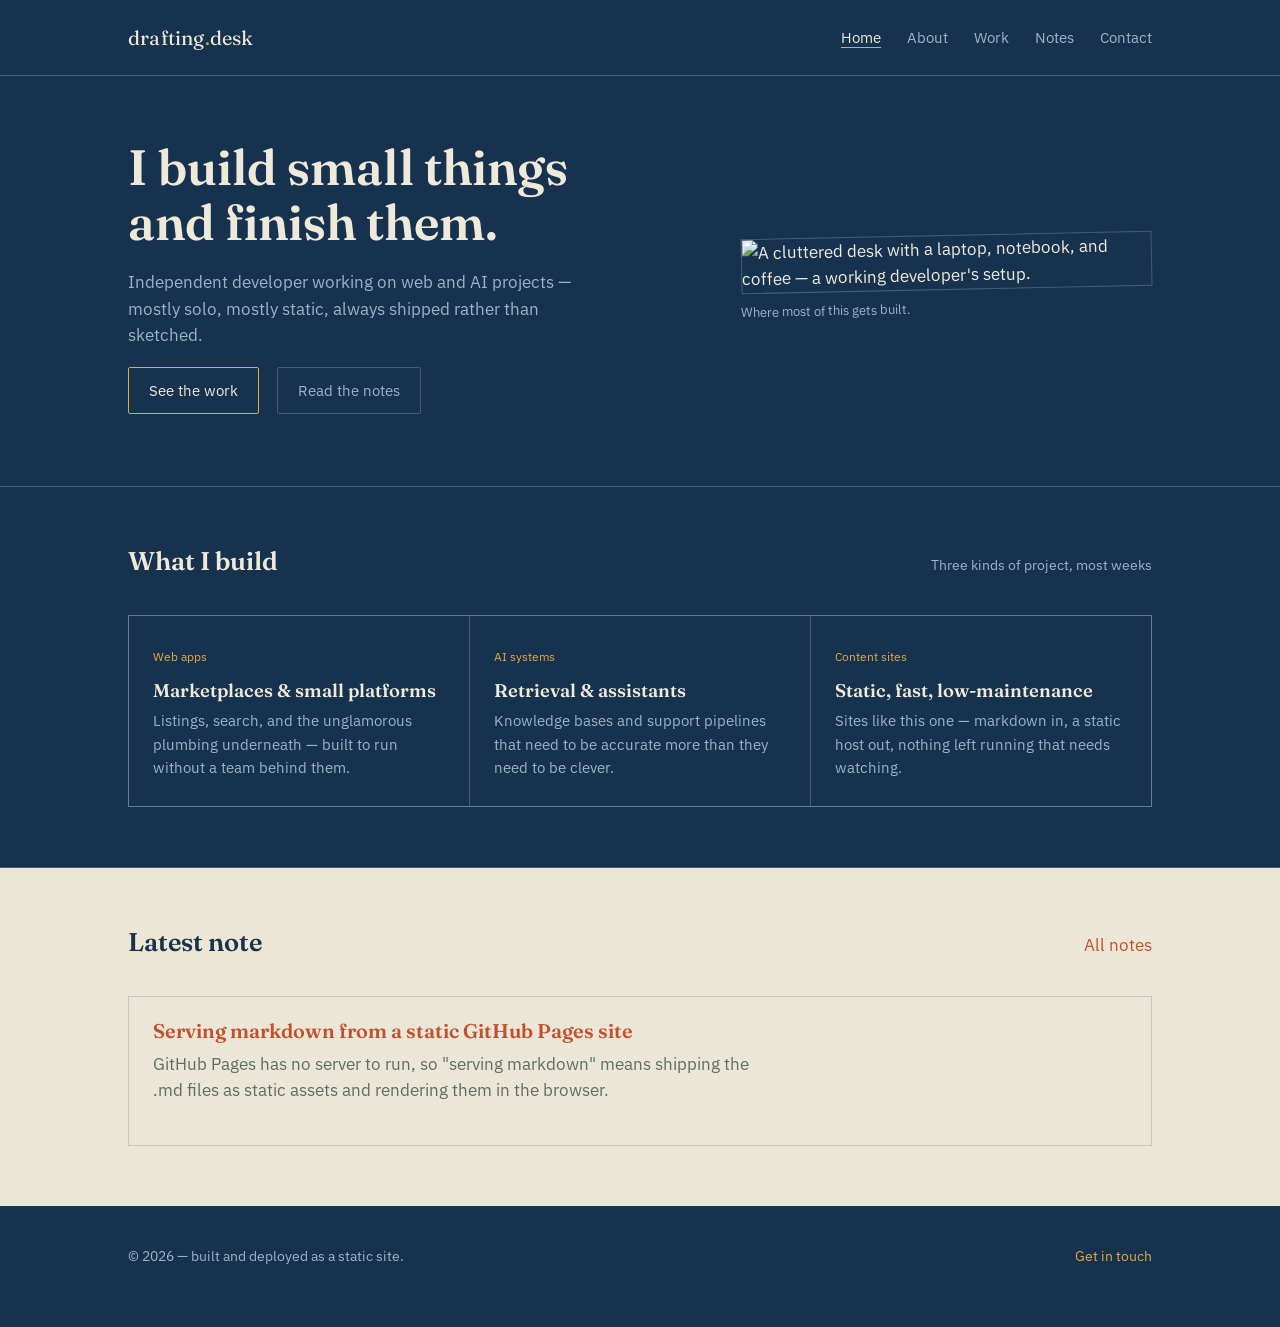
==== index.html @ a4a8b8aa "first commit" ====
<!doctype html>
<html lang="en">
<head>
<meta charset="utf-8">
<meta name="viewport" content="width=device-width, initial-scale=1">
<title>Alex Ward — Builder</title>
<meta name="description" content="Independent developer building small, static-first web projects.">
<link rel="preconnect" href="https://fonts.googleapis.com">
<link href="https://fonts.googleapis.com/css2?family=Fraunces:wght@500;600&family=IBM+Plex+Sans:wght@400;500&display=swap" rel="stylesheet">
<link rel="stylesheet" href="assets/style.css">
</head>
<body>

<header class="site-header">
  <div class="wrap">
    <a class="mark" href="index.html">drafting<span>.</span>desk</a>
    <nav class="site-nav">
      <ul>
        <li><a href="index.html">Home</a></li>
        <li><a href="about.html">About</a></li>
        <li><a href="work.html">Work</a></li>
        <li><a href="notes.html">Notes</a></li>
        <li><a href="contact.html">Contact</a></li>
      </ul>
    </nav>
  </div>
</header>

<section class="hero">
  <div class="wrap">
    <div class="hero-copy">
      <h1>I build small things and finish them.</h1>
      <p class="lede">Independent developer working on web and AI projects — mostly solo, mostly static, always shipped rather than sketched.</p>
      <div class="hero-cta">
        <a class="btn" href="work.html">See the work</a>
        <a class="btn quiet" href="notes.html">Read the notes</a>
      </div>
    </div>
    <div class="hero-photo">
      <figure>
        <img src="https://picsum.photos/id/60/900/700" alt="A cluttered desk with a laptop, notebook, and coffee — a working developer's setup.">
        <figcaption>Where most of this gets built.</figcaption>
      </figure>
    </div>
  </div>
</section>

<section class="block">
  <div class="wrap">
    <div class="section-head">
      <h2>What I build</h2>
      <span class="count">Three kinds of project, most weeks</span>
    </div>
    <div class="grid">
      <div class="card">
        <span class="tag">Web apps</span>
        <h3>Marketplaces &amp; small platforms</h3>
        <p>Listings, search, and the unglamorous plumbing underneath — built to run without a team behind them.</p>
      </div>
      <div class="card">
        <span class="tag">AI systems</span>
        <h3>Retrieval &amp; assistants</h3>
        <p>Knowledge bases and support pipelines that need to be accurate more than they need to be clever.</p>
      </div>
      <div class="card">
        <span class="tag">Content sites</span>
        <h3>Static, fast, low-maintenance</h3>
        <p>Sites like this one — markdown in, a static host out, nothing left running that needs watching.</p>
      </div>
    </div>
  </div>
</section>

<section class="block vellum">
  <div class="wrap">
    <div class="section-head">
      <h2>Latest note</h2>
      <a href="notes.html">All notes</a>
    </div>
    <div class="paper-card">
      <h3><a href="notes.html?post=serving-markdown-on-github-pages">Serving markdown from a static GitHub Pages site</a></h3>
      <p class="muted">GitHub Pages has no server to run, so "serving markdown" means shipping the .md files as static assets and rendering them in the browser.</p>
    </div>
  </div>
</section>

<footer class="site-footer">
  <div class="wrap">
    <span>© 2026 — built and deployed as a static site.</span>
    <span><a href="contact.html">Get in touch</a></span>
  </div>
</footer>

<script src="assets/main.js"></script>
</body>
</html>
---- assets/style.css ----
/* ---------------------------------------------------
   Design tokens — "Drafting Table" system
   A blueprint-drafting aesthetic for a builder's site.
--------------------------------------------------- */
:root{
  --ink:        #16324F;   /* blueprint navy — primary background */
  --ink-light:  #21496F;   /* raised panels on navy */
  --ink-line:   rgba(241,236,221,0.22);
  --vellum:     #ECE6D6;   /* warm paper for light sections/cards */
  --vellum-dim: #E1D9C4;
  --paper-line: rgba(22,50,79,0.16);
  --ink-text:   #EFE9DA;   /* text on navy */
  --paper-text: #1B3348;   /* text on vellum */
  --muted:      #9FB2C4;   /* secondary text on navy */
  --muted-2:    #5E6E63;   /* secondary text on vellum */
  --gold:       #E3A93F;   /* drafting pencil accent */
  --rust:       #C1502E;   /* rare, second accent */

  --serif: "Fraunces", "Iowan Old Style", serif;
  --sans: "IBM Plex Sans", -apple-system, BlinkMacSystemFont, sans-serif;

  --max: 1080px;
}

*{ box-sizing: border-box; }
html{ scroll-behavior: smooth; }

body{
  margin: 0;
  background: var(--ink);
  color: var(--ink-text);
  font-family: var(--sans);
  font-size: 17px;
  line-height: 1.55;
}

img{ max-width: 100%; display: block; }

a{ color: var(--gold); text-decoration: none; }
a:hover{ text-decoration: underline; }
a:focus-visible, button:focus-visible{
  outline: 2px solid var(--gold);
  outline-offset: 3px;
}

h1, h2, h3{
  font-family: var(--serif);
  font-weight: 600;
  line-height: 1.1;
  margin: 0 0 0.4em;
}

p{ margin: 0 0 1em; max-width: 62ch; }

.wrap{
  max-width: var(--max);
  margin: 0 auto;
  padding: 0 28px;
}

/* ---------------- Header ---------------- */
.site-header{
  border-bottom: 1px solid var(--ink-line);
}
.site-header .wrap{
  display: flex;
  align-items: center;
  justify-content: space-between;
  padding-top: 22px;
  padding-bottom: 22px;
  gap: 20px;
  flex-wrap: wrap;
}
.mark{
  font-family: var(--serif);
  font-size: 1.25rem;
  color: var(--ink-text);
  letter-spacing: 0.01em;
}
.mark span{ color: var(--gold); }

nav.site-nav ul{
  list-style: none;
  display: flex;
  gap: 26px;
  margin: 0;
  padding: 0;
}
nav.site-nav a{
  color: var(--muted);
  font-size: 0.95rem;
}
nav.site-nav a:hover,
nav.site-nav a.active{
  color: var(--ink-text);
  text-decoration: none;
  border-bottom: 1px solid var(--gold);
}

/* ---------------- Hero ---------------- */
.hero{
  padding: 64px 0 72px;
  border-bottom: 1px solid var(--ink-line);
}
.hero .wrap{
  display: grid;
  grid-template-columns: 1.15fr 0.85fr;
  gap: 56px;
  align-items: center;
}
.hero h1{
  font-size: clamp(2.1rem, 4vw, 3.1rem);
  max-width: 14ch;
}
.hero p.lede{
  color: var(--muted);
  font-size: 1.08rem;
  max-width: 46ch;
}
.hero-cta{
  display: flex;
  gap: 18px;
  margin-top: 10px;
  flex-wrap: wrap;
}
.btn{
  display: inline-block;
  padding: 11px 20px;
  border: 1px solid var(--gold);
  color: var(--ink-text);
  font-size: 0.95rem;
  border-radius: 2px;
}
.btn:hover{ background: var(--gold); color: var(--ink); text-decoration: none; }
.btn.quiet{ border-color: var(--ink-line); color: var(--muted); }
.btn.quiet:hover{ background: transparent; border-color: var(--muted); color: var(--ink-text); }

.hero-photo{
  position: relative;
}
.hero-photo figure{ margin: 0; }
.hero-photo img{
  border: 1px solid var(--ink-line);
  filter: grayscale(15%) contrast(1.02);
  transform: rotate(-1.2deg);
}
.hero-photo figcaption{
  margin-top: 10px;
  font-size: 0.82rem;
  color: var(--muted);
  transform: rotate(-1.2deg);
}

/* ---------------- Sections on navy ---------------- */
section.block{
  padding: 60px 0;
  border-bottom: 1px solid var(--ink-line);
}
section.block:last-of-type{ border-bottom: none; }

.section-head{
  display: flex;
  justify-content: space-between;
  align-items: baseline;
  gap: 20px;
  margin-bottom: 30px;
  flex-wrap: wrap;
}
.section-head h2{ font-size: 1.6rem; }
.section-head .count{ color: var(--muted); font-size: 0.9rem; }

/* ---------------- Cards (flat, hairline, no shadow) ---------------- */
.grid{
  display: grid;
  grid-template-columns: repeat(3, 1fr);
  gap: 1px;
  background: var(--ink-line);
  border: 1px solid var(--ink-line);
}
.card{
  background: var(--ink);
  padding: 26px 24px;
}
.card h3{ font-size: 1.15rem; margin-bottom: 8px; }
.card p{ color: var(--muted); font-size: 0.95rem; margin-bottom: 0; }
.card .tag{
  display: inline-block;
  margin-bottom: 14px;
  font-size: 0.78rem;
  color: var(--gold);
}

/* ---------------- Vellum (paper) sections/cards ---------------- */
.vellum{
  background: var(--vellum);
  color: var(--paper-text);
}
.vellum .muted{ color: var(--muted-2); }
.vellum a{ color: var(--rust); }

.paper-card{
  border: 1px solid var(--paper-line);
  padding: 24px;
  background: var(--vellum);
}

/* ---------------- Work page ---------------- */
.project{
  display: grid;
  grid-template-columns: 220px 1fr;
  gap: 28px;
  padding: 30px 0;
  border-bottom: 1px solid var(--ink-line);
}
.project:last-child{ border-bottom: none; }
.project .meta{ color: var(--muted); font-size: 0.9rem; }
.project h3{ font-size: 1.3rem; margin-bottom: 6px; }
.project .stack{ margin-top: 10px; font-size: 0.88rem; color: var(--gold); }

/* ---------------- Notes ---------------- */
.note-row{
  display: grid;
  grid-template-columns: 130px 1fr;
  gap: 24px;
  padding: 20px 0;
  border-bottom: 1px solid var(--ink-line);
}
.note-row:last-child{ border-bottom: none; }
.note-row time{ color: var(--muted); font-size: 0.88rem; }
.note-row h3{ font-size: 1.15rem; margin-bottom: 6px; }
.note-row p{ color: var(--muted); font-size: 0.95rem; margin: 0; }

.note-reader{
  max-width: 68ch;
}
.note-reader .back{ display: inline-block; margin-bottom: 26px; color: var(--muted); }
.note-reader h1{ font-size: 2.1rem; }
.note-reader .date{ color: var(--muted); font-size: 0.9rem; margin-bottom: 30px; }
.note-body h2{ font-size: 1.35rem; margin-top: 1.4em; }
.note-body h3{ font-size: 1.1rem; margin-top: 1.2em; }
.note-body p, .note-body li{ color: var(--ink-text); }
.note-body code{
  background: var(--ink-light);
  padding: 2px 6px;
  border-radius: 2px;
  font-size: 0.9em;
}
.note-body pre{
  background: var(--ink-light);
  padding: 16px 18px;
  overflow-x: auto;
  border: 1px solid var(--ink-line);
}
.note-body pre code{ background: none; padding: 0; }
.note-body blockquote{
  margin: 1.2em 0;
  padding-left: 16px;
  border-left: 2px solid var(--gold);
  color: var(--muted);
}
.note-body a{ color: var(--gold); }

.loading, .error{ color: var(--muted); }
.error{ color: var(--rust); }

/* ---------------- Footer ---------------- */
footer.site-footer{
  padding: 40px 0 60px;
}
footer.site-footer .wrap{
  display: flex;
  justify-content: space-between;
  gap: 20px;
  flex-wrap: wrap;
  color: var(--muted);
  font-size: 0.88rem;
}

/* ---------------- Responsive ---------------- */
@media (max-width: 820px){
  .hero .wrap{ grid-template-columns: 1fr; }
  .hero-photo{ order: -1; }
  .grid{ grid-template-columns: 1fr; }
  .project{ grid-template-columns: 1fr; }
  .note-row{ grid-template-columns: 1fr; gap: 6px; }
}

@media (prefers-reduced-motion: reduce){
  html{ scroll-behavior: auto; }
}
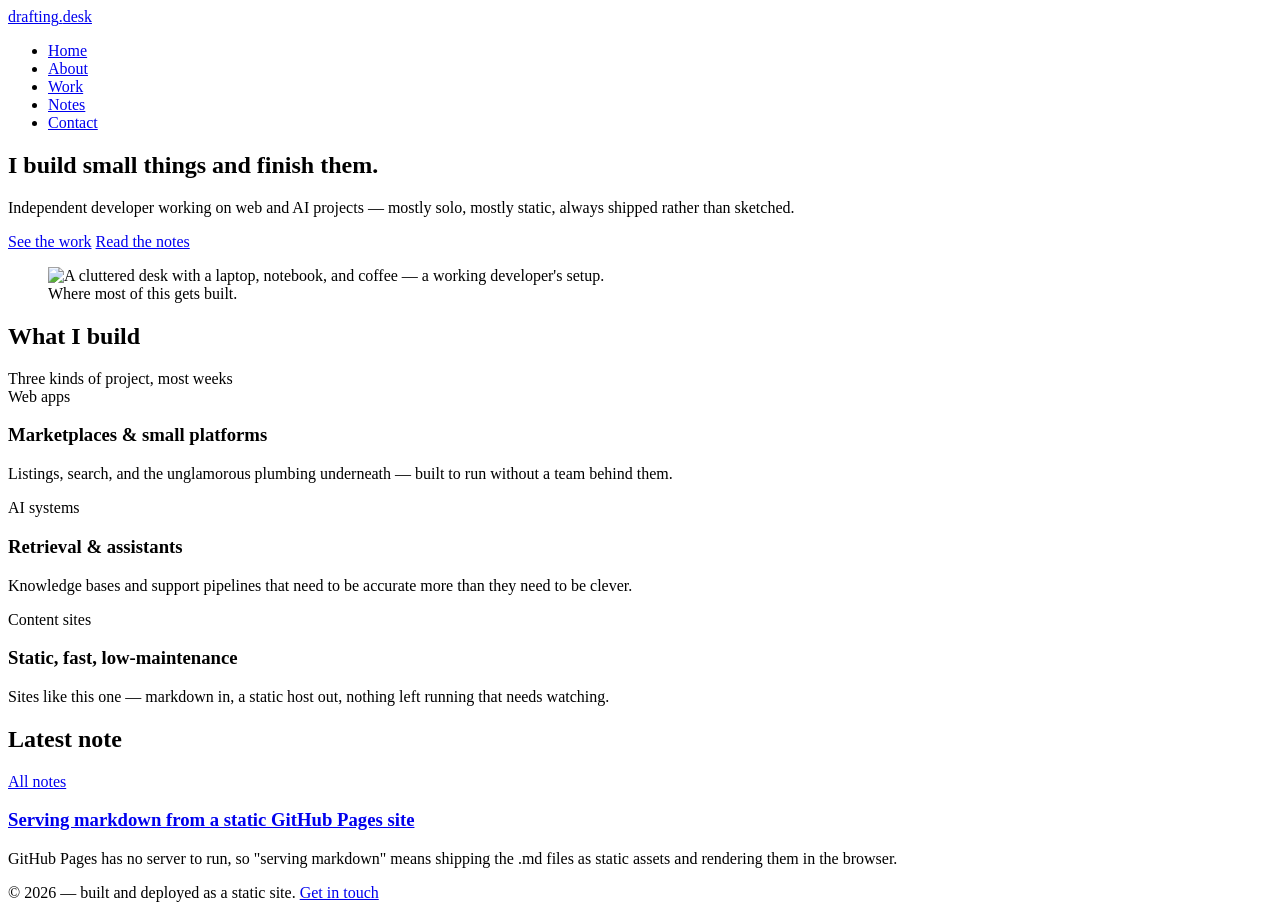
==== commit be7c7701: "Add hello-world.mn with greeting message" ====
--- a/index.html
+++ b/index.html
@@ -5,89 +5,149 @@
 <meta name="viewport" content="width=device-width, initial-scale=1">
 <title>Alex Ward — Builder</title>
 <meta name="description" content="Independent developer building small, static-first web projects.">
+<link rel="canonical" href="https://your-username.github.io/your-repo/">
+
+<meta property="og:type" content="website">
+<meta property="og:site_name" content="drafting.desk">
+<meta property="og:title" content="drafting.desk — Alex Ward, independent developer">
+<meta property="og:description" content="Independent developer building small, static-first web and AI projects — mostly solo, mostly finished quickly.">
+<meta property="og:url" content="https://your-username.github.io/your-repo/">
+<meta property="og:image" content="https://picsum.photos/id/60/1200/630">
+<meta name="twitter:card" content="summary_large_image">
+<meta name="twitter:title" content="drafting.desk — Alex Ward, independent developer">
+<meta name="twitter:description" content="Independent developer building small, static-first web and AI projects.">
+<meta name="twitter:image" content="https://picsum.photos/id/60/1200/630">
+
+<script type="application/ld+json">
+{
+  "@context": "https://schema.org",
+  "@graph": [
+    {
+      "@type": "WebSite",
+      "@id": "https://your-username.github.io/your-repo/#website",
+      "url": "https://your-username.github.io/your-repo/",
+      "name": "drafting.desk",
+      "description": "Independent developer building small, static-first web and AI projects.",
+      "inLanguage": "en"
+    },
+    {
+      "@type": "Person",
+      "@id": "https://your-username.github.io/your-repo/#person",
+      "name": "Alex Ward",
+      "url": "https://your-username.github.io/your-repo/",
+      "jobTitle": "Independent developer",
+      "description": "Builds small, static-first web apps, AI retrieval systems, and content sites."
+    }
+  ]
+}
+</script>
+
 <link rel="preconnect" href="https://fonts.googleapis.com">
 <link href="https://fonts.googleapis.com/css2?family=Fraunces:wght@500;600&family=IBM+Plex+Sans:wght@400;500&display=swap" rel="stylesheet">
-<link rel="stylesheet" href="assets/style.css">
+
+<script src="https://cdn.tailwindcss.com?plugins=typography"></script>
+<script>
+  tailwind.config = {
+    theme: {
+      extend: {
+        colors: {
+          ink: '#16324F',
+          'ink-light': '#21496F',
+          'ink-text': '#EFE9DA',
+          muted: '#9FB2C4',
+          vellum: '#ECE6D6',
+          'vellum-dim': '#E1D9C4',
+          'paper-text': '#1B3348',
+          'muted-2': '#5E6E63',
+          gold: '#E3A93F',
+          rust: '#C1502E',
+        },
+        fontFamily: {
+          serif: ['Fraunces', 'serif'],
+          sans: ['"IBM Plex Sans"', 'sans-serif'],
+        },
+      },
+    },
+  };
+</script>
 </head>
-<body>
+<body data-page="home" class="bg-ink text-ink-text font-sans antialiased">
 
-<header class="site-header">
-  <div class="wrap">
-    <a class="mark" href="index.html">drafting<span>.</span>desk</a>
+<header class="border-b border-white/10">
+  <div class="max-w-[1080px] mx-auto px-7 py-5 flex items-center justify-between gap-5 flex-wrap">
+    <a href="./" class="font-serif text-xl">drafting<span class="text-gold">.</span>desk</a>
     <nav class="site-nav">
-      <ul>
-        <li><a href="index.html">Home</a></li>
-        <li><a href="about.html">About</a></li>
-        <li><a href="work.html">Work</a></li>
-        <li><a href="notes.html">Notes</a></li>
-        <li><a href="contact.html">Contact</a></li>
+      <ul class="flex gap-6 text-sm">
+        <li><a href="./" data-page="home" class="pb-1 border-b border-transparent text-muted hover:text-ink-text hover:border-gold transition-colors">Home</a></li>
+        <li><a href="about/" data-page="about" class="pb-1 border-b border-transparent text-muted hover:text-ink-text hover:border-gold transition-colors">About</a></li>
+        <li><a href="work/" data-page="work" class="pb-1 border-b border-transparent text-muted hover:text-ink-text hover:border-gold transition-colors">Work</a></li>
+        <li><a href="notes/" data-page="notes" class="pb-1 border-b border-transparent text-muted hover:text-ink-text hover:border-gold transition-colors">Notes</a></li>
+        <li><a href="contact/" data-page="contact" class="pb-1 border-b border-transparent text-muted hover:text-ink-text hover:border-gold transition-colors">Contact</a></li>
       </ul>
     </nav>
   </div>
 </header>
 
-<section class="hero">
-  <div class="wrap">
-    <div class="hero-copy">
-      <h1>I build small things and finish them.</h1>
-      <p class="lede">Independent developer working on web and AI projects — mostly solo, mostly static, always shipped rather than sketched.</p>
-      <div class="hero-cta">
-        <a class="btn" href="work.html">See the work</a>
-        <a class="btn quiet" href="notes.html">Read the notes</a>
+<section class="border-b border-white/10 py-16 md:py-20">
+  <div class="max-w-[1080px] mx-auto px-7 grid md:grid-cols-[1.15fr_0.85fr] gap-12 md:gap-14 items-center">
+    <div>
+      <h1 class="font-serif text-4xl md:text-5xl leading-tight max-w-[14ch] mb-4">I build small things and finish them.</h1>
+      <p class="text-muted text-lg max-w-[46ch] mb-7">Independent developer working on web and AI projects — mostly solo, mostly static, always shipped rather than sketched.</p>
+      <div class="flex gap-4 flex-wrap">
+        <a href="work/" class="inline-block border border-gold px-5 py-2.5 text-sm hover:bg-gold hover:text-ink transition-colors">See the work</a>
+        <a href="notes/" class="inline-block border border-white/15 px-5 py-2.5 text-sm text-muted hover:text-ink-text hover:border-white/40 transition-colors">Read the notes</a>
       </div>
     </div>
-    <div class="hero-photo">
-      <figure>
-        <img src="https://picsum.photos/id/60/900/700" alt="A cluttered desk with a laptop, notebook, and coffee — a working developer's setup.">
-        <figcaption>Where most of this gets built.</figcaption>
-      </figure>
-    </div>
+    <figure class="order-first md:order-last">
+      <img src="https://picsum.photos/id/60/900/700" alt="A cluttered desk with a laptop, notebook, and coffee — a working developer's setup." class="border border-white/10 -rotate-1 [filter:grayscale(15%)_contrast(1.02)]">
+      <figcaption class="text-xs text-muted mt-2 -rotate-1">Where most of this gets built.</figcaption>
+    </figure>
   </div>
 </section>
 
-<section class="block">
-  <div class="wrap">
-    <div class="section-head">
-      <h2>What I build</h2>
-      <span class="count">Three kinds of project, most weeks</span>
+<section class="border-b border-white/10 py-14">
+  <div class="max-w-[1080px] mx-auto px-7">
+    <div class="flex justify-between items-baseline flex-wrap gap-4 mb-8">
+      <h2 class="font-serif text-2xl">What I build</h2>
+      <span class="text-muted text-sm">Three kinds of project, most weeks</span>
     </div>
-    <div class="grid">
-      <div class="card">
-        <span class="tag">Web apps</span>
-        <h3>Marketplaces &amp; small platforms</h3>
-        <p>Listings, search, and the unglamorous plumbing underneath — built to run without a team behind them.</p>
+    <div class="grid md:grid-cols-3 gap-px bg-white/10 border border-white/10">
+      <div class="bg-ink p-6">
+        <span class="block text-gold text-xs mb-3">Web apps</span>
+        <h3 class="font-serif text-lg mb-2">Marketplaces &amp; small platforms</h3>
+        <p class="text-muted text-sm">Listings, search, and the unglamorous plumbing underneath — built to run without a team behind them.</p>
       </div>
-      <div class="card">
-        <span class="tag">AI systems</span>
-        <h3>Retrieval &amp; assistants</h3>
-        <p>Knowledge bases and support pipelines that need to be accurate more than they need to be clever.</p>
+      <div class="bg-ink p-6">
+        <span class="block text-gold text-xs mb-3">AI systems</span>
+        <h3 class="font-serif text-lg mb-2">Retrieval &amp; assistants</h3>
+        <p class="text-muted text-sm">Knowledge bases and support pipelines that need to be accurate more than they need to be clever.</p>
       </div>
-      <div class="card">
-        <span class="tag">Content sites</span>
-        <h3>Static, fast, low-maintenance</h3>
-        <p>Sites like this one — markdown in, a static host out, nothing left running that needs watching.</p>
+      <div class="bg-ink p-6">
+        <span class="block text-gold text-xs mb-3">Content sites</span>
+        <h3 class="font-serif text-lg mb-2">Static, fast, low-maintenance</h3>
+        <p class="text-muted text-sm">Sites like this one — markdown in, a static host out, nothing left running that needs watching.</p>
       </div>
     </div>
   </div>
 </section>
 
-<section class="block vellum">
-  <div class="wrap">
-    <div class="section-head">
-      <h2>Latest note</h2>
-      <a href="notes.html">All notes</a>
+<section class="bg-vellum text-paper-text py-14">
+  <div class="max-w-[1080px] mx-auto px-7">
+    <div class="flex justify-between items-baseline flex-wrap gap-4 mb-8">
+      <h2 class="font-serif text-2xl">Latest note</h2>
+      <a href="notes/" class="text-rust hover:underline">All notes</a>
     </div>
-    <div class="paper-card">
-      <h3><a href="notes.html?post=serving-markdown-on-github-pages">Serving markdown from a static GitHub Pages site</a></h3>
-      <p class="muted">GitHub Pages has no server to run, so "serving markdown" means shipping the .md files as static assets and rendering them in the browser.</p>
+    <div class="border border-ink/15 p-6">
+      <h3 class="font-serif text-lg mb-2"><a href="notes/?post=serving-markdown-on-github-pages" class="text-rust hover:underline">Serving markdown from a static GitHub Pages site</a></h3>
+      <p class="text-muted-2 text-sm">GitHub Pages has no server to run, so "serving markdown" means shipping the .md files as static assets and rendering them in the browser.</p>
     </div>
   </div>
 </section>
 
-<footer class="site-footer">
-  <div class="wrap">
+<footer class="py-10">
+  <div class="max-w-[1080px] mx-auto px-7 flex justify-between flex-wrap gap-4 text-sm text-muted">
     <span>© 2026 — built and deployed as a static site.</span>
-    <span><a href="contact.html">Get in touch</a></span>
+    <a href="contact/" class="hover:text-ink-text">Get in touch</a>
   </div>
 </footer>
 
